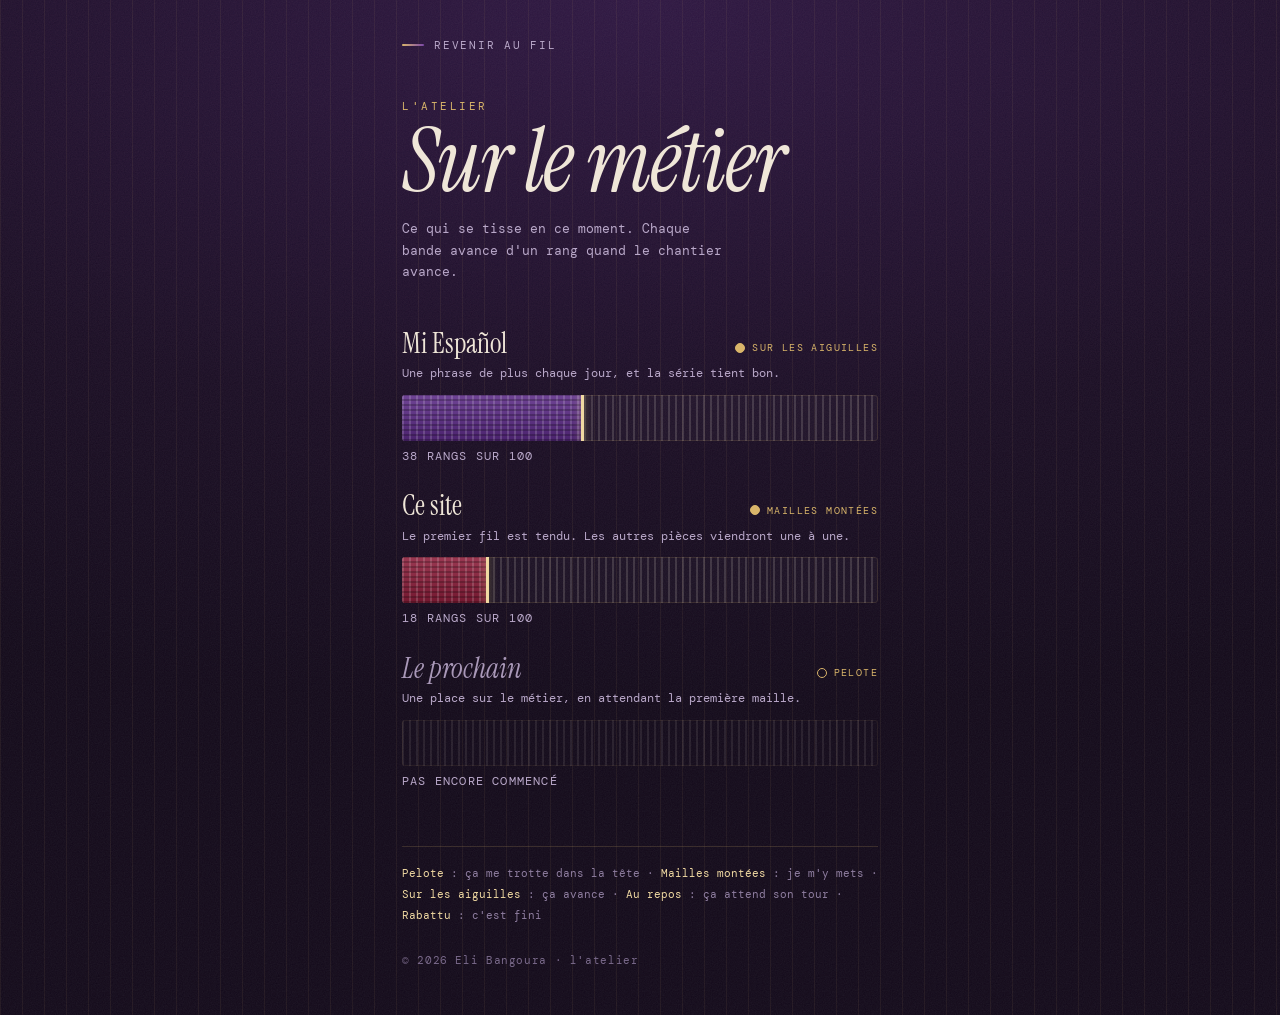
==== sur-le-metier/index.html @ 950a77b6 "V2 : le monde Sur le métier" ====
<!doctype html>
<html lang="fr">
<head>
<meta charset="utf-8">
<meta name="viewport" content="width=device-width, initial-scale=1, viewport-fit=cover">
<title>Sur le métier · Eli Bangoura</title>
<meta name="description" content="L'atelier d'Eli Bangoura : ce qui se tisse en ce moment, un rang à la fois.">
<meta name="theme-color" content="#1a0d24">
<link rel="canonical" href="https://elibangoura.com/sur-le-metier/">
<link rel="icon" href="../favicon.svg" type="image/svg+xml">
<link rel="apple-touch-icon" href="../apple-touch-icon.png">
<meta property="og:type" content="website">
<meta property="og:url" content="https://elibangoura.com/sur-le-metier/">
<meta property="og:title" content="Sur le métier · Eli Bangoura">
<meta property="og:description" content="Ce qui se tisse en ce moment, un rang à la fois.">
<meta property="og:image" content="https://elibangoura.com/og.jpg">
<link rel="preload" href="../fonts/instrument-serif-italic.woff2" as="font" type="font/woff2" crossorigin>
<style>
@font-face{font-family:"Instrument Serif";src:url(../fonts/instrument-serif.woff2) format("woff2");font-weight:400;font-style:normal;font-display:swap}
@font-face{font-family:"Instrument Serif";src:url(../fonts/instrument-serif-italic.woff2) format("woff2");font-weight:400;font-style:italic;font-display:swap}
@font-face{font-family:"DM Mono";src:url(../fonts/dm-mono-400.woff2) format("woff2");font-weight:400;font-style:normal;font-display:swap}
@view-transition{navigation:auto}

:root{
  --nuit:#1a0d24;--nuit-2:#241233;--or:#d9b56a;--or-clair:#f0d9a2;--lin:#efe6d8;--doux:#b9a8c9;
  --noise:url("data:image/svg+xml;utf8,<svg xmlns='http://www.w3.org/2000/svg' width='180' height='180'><filter id='n'><feTurbulence type='fractalNoise' baseFrequency='.85' numOctaves='3' stitchTiles='stitch'/><feColorMatrix values='0 0 0 0 1  0 0 0 0 .9  0 0 0 0 .8  0 0 0 .06 0'/></filter><rect width='100%' height='100%' filter='url(%23n)'/></svg>");
}
*{box-sizing:border-box;margin:0;padding:0}
html,body{overflow-x:hidden}
@supports (overflow:clip){html,body{overflow-x:clip}}
body{min-height:100vh;color:var(--lin);font-family:"DM Mono",ui-monospace,monospace;
  background-color:var(--nuit);
  background-image:var(--noise),
    repeating-linear-gradient(90deg,rgba(217,181,106,.07) 0 1px,transparent 1px 22px),
    radial-gradient(120% 70% at 50% 0%,#2e1742 0%,var(--nuit) 60%,#12091a 100%)}
a{color:inherit}
.monde{max-width:520px;margin:0 auto;padding:calc(28px + env(safe-area-inset-top)) 22px calc(48px + env(safe-area-inset-bottom))}

.retour{display:inline-flex;align-items:center;gap:10px;font-size:11px;letter-spacing:.16em;text-transform:uppercase;color:var(--doux);text-decoration:none;padding:10px 0}
.retour::before{content:"";width:22px;height:2px;border-radius:2px;background:linear-gradient(90deg,var(--or),#7b48a8)}
.retour:hover,.retour:focus-visible{color:var(--or-clair)}

.kick{margin-top:38px;font-size:10.5px;letter-spacing:.24em;text-transform:uppercase;color:var(--or)}
h1{font-family:"Instrument Serif",Georgia,serif;font-weight:400;font-style:italic;font-size:clamp(58px,17vw,88px);line-height:.88;letter-spacing:-.02em;margin-top:10px;color:var(--lin);view-transition-name:metier-titre}
.intro{margin-top:18px;font-size:13px;line-height:1.65;color:var(--doux);max-width:330px}

/* Le métier : chaque chantier est une bande tissée sur des fils de chaîne */
.metier{margin-top:46px;display:flex;flex-direction:column;gap:26px;list-style:none}
.chantier{position:relative}
.tete{display:flex;align-items:baseline;justify-content:space-between;gap:12px}
.chantier h2{font-family:"Instrument Serif",Georgia,serif;font-weight:400;font-size:28px;line-height:1.05;color:var(--lin)}
.etape{flex:none;font-size:10px;letter-spacing:.14em;text-transform:uppercase;color:var(--or);display:inline-flex;align-items:center;gap:7px}
.etape::before{content:"";width:8px;height:8px;border-radius:50%;border:1.5px solid currentColor}
.etape.active::before{background:currentColor}
.chantier p{margin-top:6px;font-size:12px;line-height:1.55;color:var(--doux)}

.bande{position:relative;margin-top:12px;height:46px;border-radius:3px;overflow:hidden;
  background:
    repeating-linear-gradient(90deg,rgba(239,230,216,.16) 0 2px,transparent 2px 7px),
    rgba(255,255,255,.025);
  box-shadow:inset 0 0 0 1px rgba(217,181,106,.14)}
.tisse{position:absolute;inset:0 auto 0 0;width:var(--fait);animation:tisser 1.6s cubic-bezier(.2,.7,.1,1) .25s both;
  background-color:var(--c);
  background-image:
    repeating-linear-gradient(0deg,rgba(0,0,0,.22) 0 2px,transparent 2px 5px),
    repeating-linear-gradient(90deg,rgba(255,255,255,.16) 0 2px,transparent 2px 7px),
    linear-gradient(180deg,rgba(255,255,255,.12),rgba(0,0,0,.18));
  box-shadow:2px 0 6px rgba(0,0,0,.45)}
.tisse::after{content:"";position:absolute;right:-1px;top:-4px;bottom:-4px;width:3px;border-radius:2px;background:var(--or-clair);box-shadow:0 0 8px rgba(240,217,162,.6)}
@keyframes tisser{from{width:0}to{width:var(--fait)}}
.rangs{margin-top:8px;font-size:10px;letter-spacing:.1em;color:#8f7ea0;text-transform:uppercase}

.chantier.attente .bande{background:repeating-linear-gradient(90deg,rgba(239,230,216,.09) 0 2px,transparent 2px 7px);box-shadow:inset 0 0 0 1px rgba(217,181,106,.08)}
.chantier.attente h2{color:#a998b8;font-style:italic}
.chantier.attente .tisse{display:none}

.legende{margin-top:56px;padding-top:16px;border-top:1px solid rgba(217,181,106,.18);font-size:10.5px;line-height:2;color:#8f7ea0}
.legende em{font-style:normal;color:var(--or-clair)}
footer{margin-top:28px;font-size:10.5px;letter-spacing:.06em;color:#7a6a8b}

@media (prefers-reduced-motion:reduce){.tisse{animation:none}@view-transition{navigation:none}}
</style>
</head>
<body>
<main class="monde">
  <a class="retour" href="../">Revenir au fil</a>

  <p class="kick">L'atelier</p>
  <h1>Sur le métier</h1>
  <p class="intro">Ce qui se tisse en ce moment. Chaque bande avance d'un rang quand le chantier avance.</p>

  <!--
    LES CHANTIERS
    Pour en ajouter un : copie un bloc <li class="chantier">…</li>.
    --fait : la part déjà tissée (0% à 100%). --c : la couleur du fil.
    Couleurs prévues : #5b2a86 violet · #8c1d3a bordeaux · #b8913f or · #4f6b58 sauge · #2f4a7a indigo
    Étapes : Pelote · Mailles montées · Sur les aiguilles · Au repos · Rabattu
    Un chantier pas encore commencé : ajoute la classe "attente".
  -->
  <ol class="metier">
    <li class="chantier" style="--fait:38%;--c:#5b2a86">
      <div class="tete"><h2>Mi Español</h2><span class="etape active">Sur les aiguilles</span></div>
      <p>Une phrase de plus chaque jour, et la série tient bon.</p>
      <div class="bande" aria-hidden="true"><div class="tisse"></div></div>
      <p class="rangs">38 rangs sur 100</p>
    </li>

    <li class="chantier" style="--fait:18%;--c:#8c1d3a">
      <div class="tete"><h2>Ce site</h2><span class="etape active">Mailles montées</span></div>
      <p>Le premier fil est tendu. Les autres pièces viendront une à une.</p>
      <div class="bande" aria-hidden="true"><div class="tisse"></div></div>
      <p class="rangs">18 rangs sur 100</p>
    </li>

    <li class="chantier attente" style="--fait:0%;--c:#b8913f">
      <div class="tete"><h2>Le prochain</h2><span class="etape">Pelote</span></div>
      <p>Une place sur le métier, en attendant la première maille.</p>
      <div class="bande" aria-hidden="true"><div class="tisse"></div></div>
      <p class="rangs">Pas encore commencé</p>
    </li>
  </ol>

  <p class="legende"><em>Pelote</em> : ça me trotte dans la tête · <em>Mailles montées</em> : je m'y mets · <em>Sur les aiguilles</em> : ça avance · <em>Au repos</em> : ça attend son tour · <em>Rabattu</em> : c'est fini</p>
  <footer>© 2026 Eli Bangoura · l'atelier</footer>
</main>
</body>
</html>
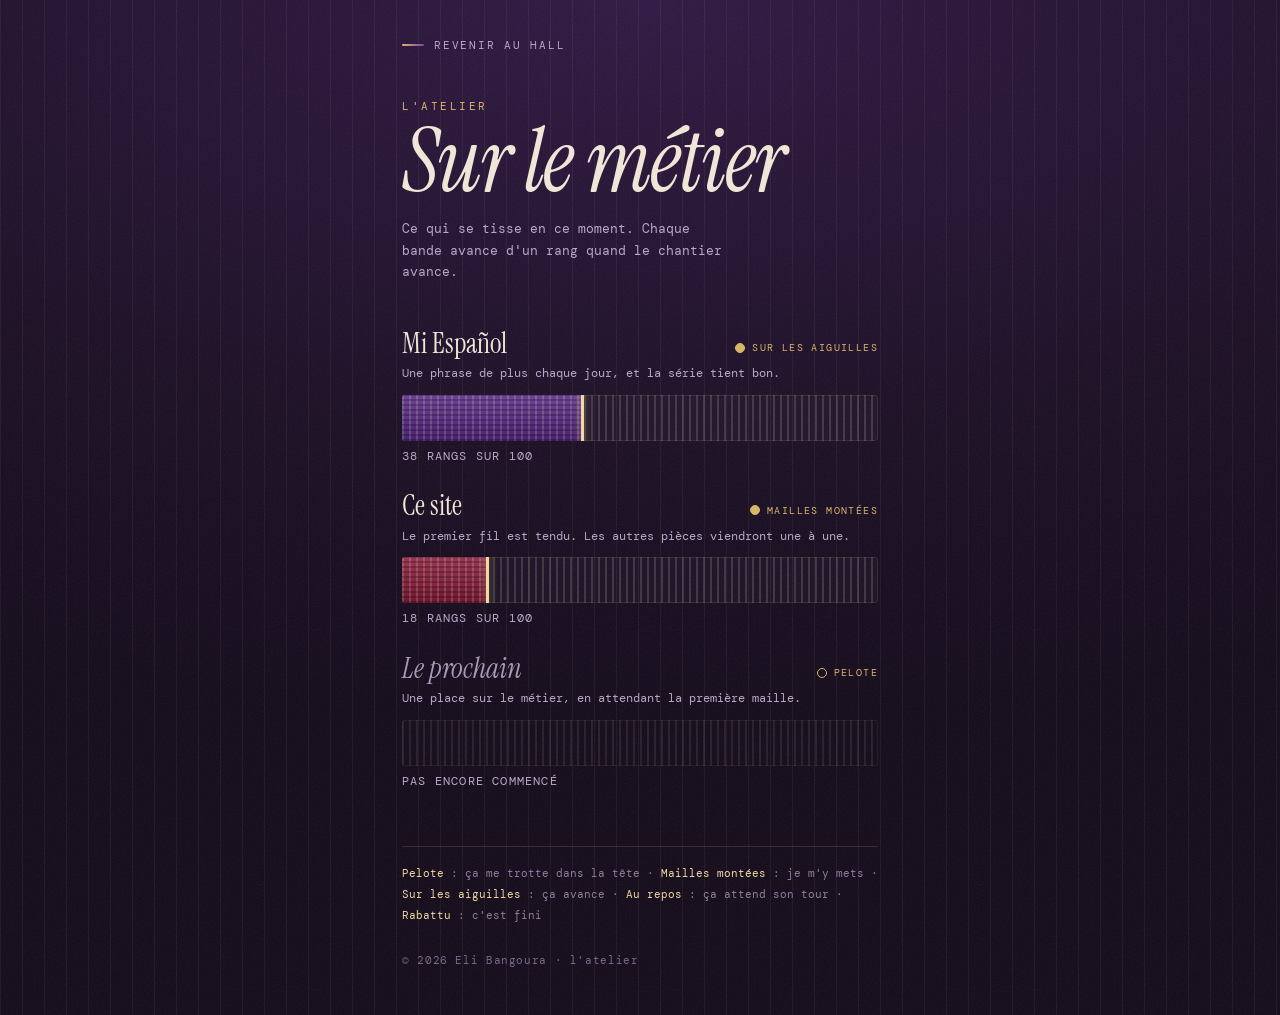
==== commit 9ec20090: "La Maison : hall avec polaroid et fils de laine" ====
--- a/sur-le-metier/index.html
+++ b/sur-le-metier/index.html
@@ -83,7 +83,7 @@
 </head>
 <body>
 <main class="monde">
-  <a class="retour" href="../">Revenir au fil</a>
+  <a class="retour" href="../">Revenir au hall</a>
 
   <p class="kick">L'atelier</p>
   <h1>Sur le métier</h1>
